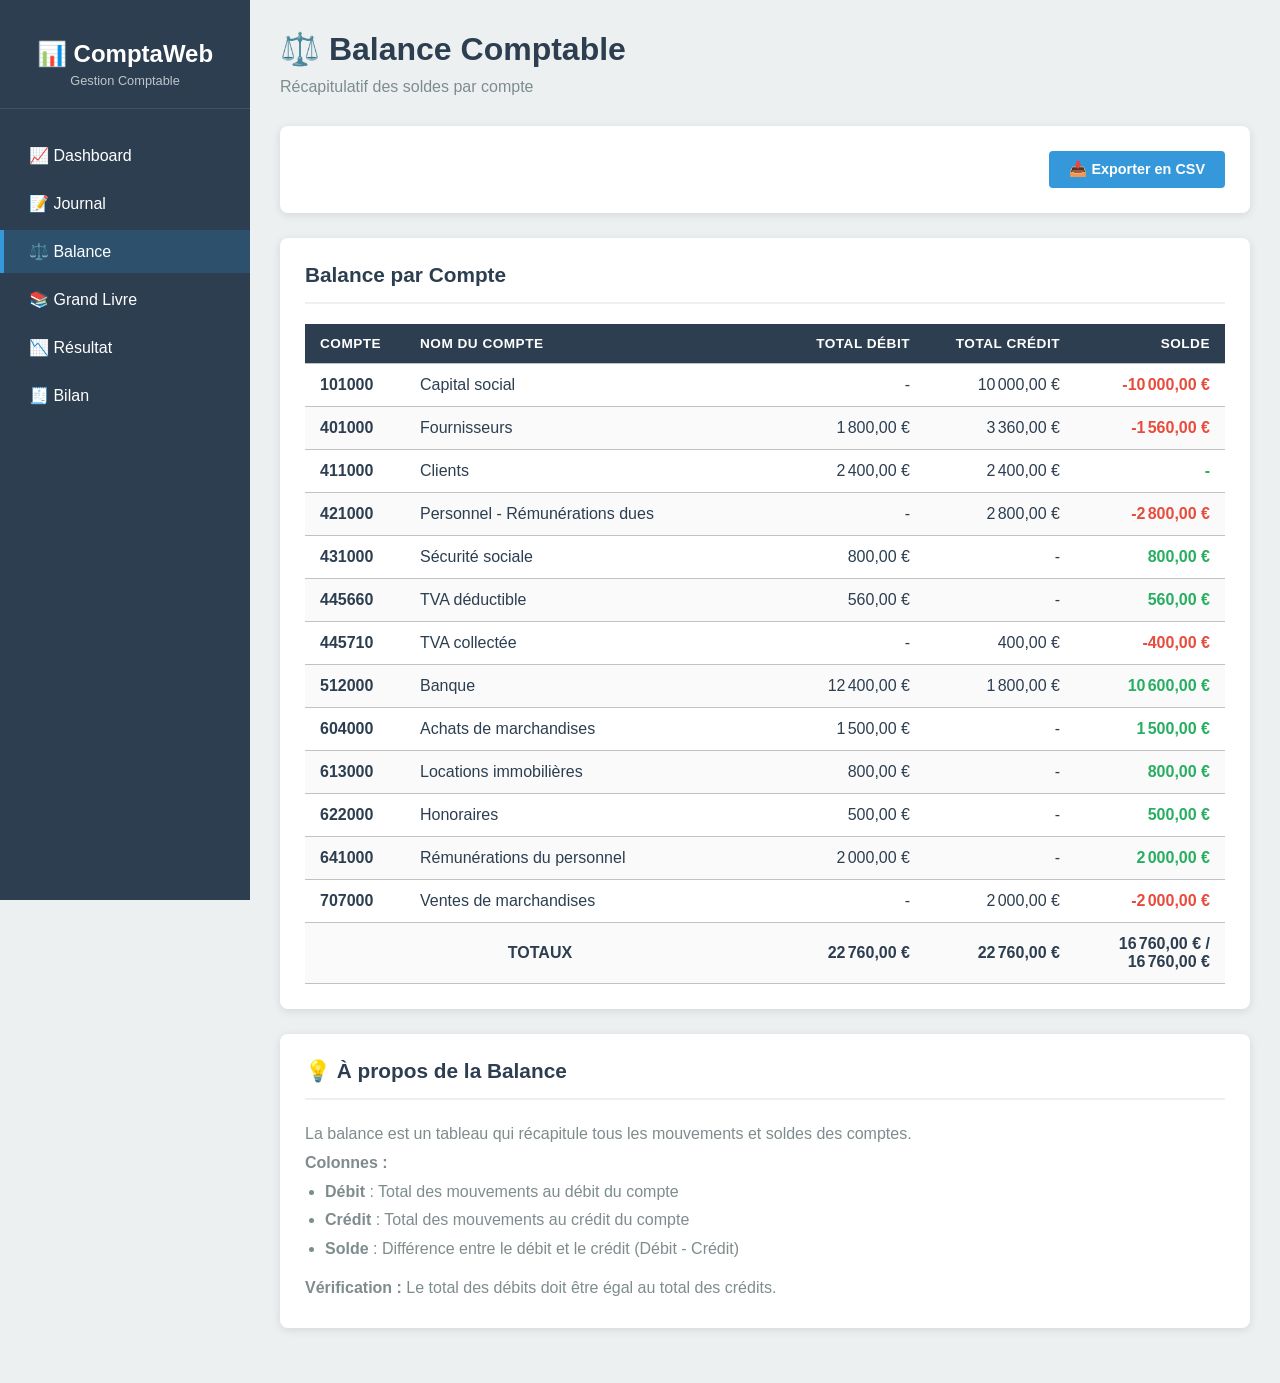
==== balance.html @ bfb04b90 "Title: Complete accounting application with journal, ledger, and financial statements Key features i" ====
<!DOCTYPE html>
<html lang="fr">
<head>
  <meta charset="UTF-8">
  <meta name="viewport" content="width=device-width, initial-scale=1.0">
  <title>Balance - ComptaWeb</title>
  <link rel="stylesheet" href="css/style.css">
</head>
<body>
  <!-- Sidebar de navigation -->
  <div id="sidebar-container"></div>
  
  <!-- Contenu principal -->
  <div class="main-content">
    <div class="page-header">
      <h2>⚖️ Balance Comptable</h2>
      <p>Récapitulatif des soldes par compte</p>
    </div>
    
    <!-- Actions -->
    <div class="card">
      <div class="flex-row" style="justify-content: flex-end;">
        <button id="btn-export-csv" class="btn btn-primary">
          📥 Exporter en CSV
        </button>
      </div>
    </div>
    
    <!-- Tableau de la balance -->
    <div class="card">
      <div class="card-header">
        <h3 class="card-title">Balance par Compte</h3>
      </div>
      
      <div class="table-container">
        <table>
          <thead>
            <tr>
              <th style="width: 100px;">Compte</th>
              <th>Nom du Compte</th>
              <th class="text-right" style="width: 150px;">Total Débit</th>
              <th class="text-right" style="width: 150px;">Total Crédit</th>
              <th class="text-right" style="width: 150px;">Solde</th>
            </tr>
          </thead>
          <tbody id="balance-table-body">
            <!-- Rempli dynamiquement par balance.js -->
          </tbody>
        </table>
      </div>
    </div>
    
    <!-- Instructions -->
    <div class="card">
      <div class="card-header">
        <h3 class="card-title">💡 À propos de la Balance</h3>
      </div>
      <div style="color: #7f8c8d; line-height: 1.8;">
        <p>La balance est un tableau qui récapitule tous les mouvements et soldes des comptes.</p>
        <p><strong>Colonnes :</strong></p>
        <ul style="margin-left: 20px;">
          <li><strong>Débit</strong> : Total des mouvements au débit du compte</li>
          <li><strong>Crédit</strong> : Total des mouvements au crédit du compte</li>
          <li><strong>Solde</strong> : Différence entre le débit et le crédit (Débit - Crédit)</li>
        </ul>
        <p style="margin-top: 10px;"><strong>Vérification :</strong> Le total des débits doit être égal au total des crédits.</p>
      </div>
    </div>
  </div>
  
  <!-- Scripts -->
  <script src="js/storage.js"></script>
  <script src="js/utils.js"></script>
  <script src="js/app.js"></script>
  <script src="js/balance.js"></script>
</body>
</html>
---- css/style.css ----
/* ============================================
   STYLE.CSS - Styles globaux de l'application
   ============================================ */

:root {
  --primary-color: #2c3e50;
  --secondary-color: #3498db;
  --success-color: #27ae60;
  --danger-color: #e74c3c;
  --warning-color: #f39c12;
  --light-bg: #ecf0f1;
  --dark-text: #2c3e50;
  --light-text: #ffffff;
  --border-color: #bdc3c7;
  --sidebar-width: 250px;
}

* {
  margin: 0;
  padding: 0;
  box-sizing: border-box;
}

body {
  font-family: 'Segoe UI', Tahoma, Geneva, Verdana, sans-serif;
  background-color: var(--light-bg);
  color: var(--dark-text);
  display: flex;
  min-height: 100vh;
}

/* ===========================
   SIDEBAR DE NAVIGATION
   =========================== */

.sidebar {
  width: var(--sidebar-width);
  background-color: var(--primary-color);
  color: var(--light-text);
  position: fixed;
  height: 100vh;
  overflow-y: auto;
  padding: 20px 0;
}

.sidebar-header {
  text-align: center;
  padding: 20px;
  border-bottom: 1px solid rgba(255, 255, 255, 0.1);
}

.sidebar-header h1 {
  font-size: 1.5rem;
  margin-bottom: 5px;
}

.sidebar-header p {
  font-size: 0.8rem;
  opacity: 0.7;
}

.nav-menu {
  list-style: none;
  padding: 20px 0;
}

.nav-item {
  margin: 5px 0;
}

.nav-link {
  display: block;
  padding: 12px 25px;
  color: var(--light-text);
  text-decoration: none;
  transition: all 0.3s ease;
  border-left: 4px solid transparent;
}

.nav-link:hover {
  background-color: rgba(255, 255, 255, 0.1);
  border-left-color: var(--secondary-color);
}

.nav-link.active {
  background-color: rgba(52, 152, 219, 0.2);
  border-left-color: var(--secondary-color);
}

.nav-link i {
  margin-right: 10px;
  width: 20px;
  text-align: center;
}

/* ===========================
   CONTENU PRINCIPAL
   =========================== */

.main-content {
  margin-left: var(--sidebar-width);
  flex: 1;
  padding: 30px;
}

.page-header {
  margin-bottom: 30px;
}

.page-header h2 {
  font-size: 2rem;
  color: var(--primary-color);
  margin-bottom: 10px;
}

.page-header p {
  color: #7f8c8d;
}

/* ===========================
   CARTES & TABLEAUX
   =========================== */

.card {
  background: white;
  border-radius: 8px;
  box-shadow: 0 2px 10px rgba(0, 0, 0, 0.1);
  padding: 25px;
  margin-bottom: 25px;
}

.card-header {
  display: flex;
  justify-content: space-between;
  align-items: center;
  margin-bottom: 20px;
  padding-bottom: 15px;
  border-bottom: 2px solid var(--light-bg);
}

.card-title {
  font-size: 1.3rem;
  color: var(--primary-color);
}

/* ===========================
   TABLEAUX
   =========================== */

.table-container {
  overflow-x: auto;
}

table {
  width: 100%;
  border-collapse: collapse;
  background: white;
}

thead {
  background-color: var(--primary-color);
  color: white;
}

th, td {
  padding: 12px 15px;
  text-align: left;
  border-bottom: 1px solid var(--border-color);
}

th {
  font-weight: 600;
  text-transform: uppercase;
  font-size: 0.85rem;
  letter-spacing: 0.5px;
}

tbody tr:hover {
  background-color: rgba(52, 152, 219, 0.05);
}

tbody tr:nth-child(even) {
  background-color: rgba(0, 0, 0, 0.02);
}

/* ===========================
   FORMULAIRES & INPUTS
   =========================== */

.form-group {
  margin-bottom: 15px;
}

.form-label {
  display: block;
  margin-bottom: 5px;
  font-weight: 600;
  color: var(--primary-color);
}

.form-control {
  width: 100%;
  padding: 10px 15px;
  border: 1px solid var(--border-color);
  border-radius: 4px;
  font-size: 1rem;
  transition: border-color 0.3s ease;
}

.form-control:focus {
  outline: none;
  border-color: var(--secondary-color);
}

/* ===========================
   BOUTONS
   =========================== */

.btn {
  padding: 10px 20px;
  border: none;
  border-radius: 4px;
  cursor: pointer;
  font-size: 0.9rem;
  font-weight: 600;
  transition: all 0.3s ease;
  display: inline-flex;
  align-items: center;
  gap: 8px;
}

.btn-primary {
  background-color: var(--secondary-color);
  color: white;
}

.btn-primary:hover {
  background-color: #2980b9;
}

.btn-success {
  background-color: var(--success-color);
  color: white;
}

.btn-success:hover {
  background-color: #229954;
}

.btn-danger {
  background-color: var(--danger-color);
  color: white;
}

.btn-danger:hover {
  background-color: #c0392b;
}

.btn-warning {
  background-color: var(--warning-color);
  color: white;
}

.btn-warning:hover {
  background-color: #d68910;
}

.btn-sm {
  padding: 5px 10px;
  font-size: 0.8rem;
}

.btn-group {
  display: flex;
  gap: 10px;
  flex-wrap: wrap;
}

/* ===========================
   COULEURS SPÉCIFIQUES
   =========================== */

.text-success {
  color: var(--success-color);
}

.text-danger {
  color: var(--danger-color);
}

.text-warning {
  color: var(--warning-color);
}

.bg-success {
  background-color: var(--success-color);
  color: white;
}

.bg-danger {
  background-color: var(--danger-color);
  color: white;
}

/* ===========================
   UTILITAIRES
   =========================== */

.text-right {
  text-align: right;
}

.text-center {
  text-align: center;
}

.mt-20 {
  margin-top: 20px;
}

.mb-20 {
  margin-bottom: 20px;
}

.flex-row {
  display: flex;
  gap: 15px;
  align-items: center;
  flex-wrap: wrap;
}

/* ===========================
   DASHBOARD
   =========================== */

.dashboard-grid {
  display: grid;
  grid-template-columns: repeat(auto-fit, minmax(250px, 1fr));
  gap: 20px;
  margin-bottom: 30px;
}

.stat-card {
  background: white;
  border-radius: 8px;
  padding: 25px;
  box-shadow: 0 2px 10px rgba(0, 0, 0, 0.1);
  border-left: 4px solid var(--secondary-color);
}

.stat-card.success {
  border-left-color: var(--success-color);
}

.stat-card.danger {
  border-left-color: var(--danger-color);
}

.stat-card.warning {
  border-left-color: var(--warning-color);
}

.stat-value {
  font-size: 2rem;
  font-weight: bold;
  color: var(--primary-color);
  margin: 10px 0;
}

.stat-label {
  color: #7f8c8d;
  font-size: 0.9rem;
  text-transform: uppercase;
}

/* ===========================
   ALERTES & NOTIFICATIONS
   =========================== */

.alert {
  padding: 15px 20px;
  border-radius: 4px;
  margin-bottom: 20px;
}

.alert-success {
  background-color: rgba(39, 174, 96, 0.1);
  border-left: 4px solid var(--success-color);
  color: var(--success-color);
}

.alert-danger {
  background-color: rgba(231, 76, 60, 0.1);
  border-left: 4px solid var(--danger-color);
  color: var(--danger-color);
}

.alert-warning {
  background-color: rgba(243, 156, 18, 0.1);
  border-left: 4px solid var(--warning-color);
  color: var(--warning-color);
}

/* ===========================
   MODAL
   =========================== */

.modal {
  display: none;
  position: fixed;
  top: 0;
  left: 0;
  width: 100%;
  height: 100%;
  background-color: rgba(0, 0, 0, 0.5);
  z-index: 1000;
  justify-content: center;
  align-items: center;
}

.modal.active {
  display: flex;
}

.modal-content {
  background: white;
  border-radius: 8px;
  padding: 30px;
  max-width: 500px;
  width: 90%;
  max-height: 90vh;
  overflow-y: auto;
}

.modal-header {
  margin-bottom: 20px;
}

.modal-header h3 {
  color: var(--primary-color);
}

.modal-footer {
  margin-top: 20px;
  display: flex;
  justify-content: flex-end;
  gap: 10px;
}

/* ===========================
   RESPONSIVE
   =========================== */

@media (max-width: 768px) {
  .sidebar {
    width: 100%;
    height: auto;
    position: relative;
  }

  .main-content {
    margin-left: 0;
  }

  body {
    flex-direction: column;
  }

  .dashboard-grid {
    grid-template-columns: 1fr;
  }
}

/* ===========================
   CELLULES ÉDITABLES
   =========================== */

.editable-cell {
  cursor: pointer;
  padding: 8px;
  border: 1px solid transparent;
  border-radius: 3px;
  transition: all 0.2s ease;
}

.editable-cell:hover {
  border-color: var(--secondary-color);
  background-color: rgba(52, 152, 219, 0.05);
}

.editable-cell input {
  width: 100%;
  border: none;
  padding: 5px;
  font-size: inherit;
  font-family: inherit;
}

.editable-cell input:focus {
  outline: none;
  background-color: rgba(52, 152, 219, 0.1);
}

/* ===========================
   TOTAUX & SOUS-TOTAUX
   =========================== */

.total-row {
  font-weight: bold;
  background-color: rgba(44, 62, 80, 0.05);
}

.balance-positive {
  color: var(--success-color);
  font-weight: bold;
}

.balance-negative {
  color: var(--danger-color);
  font-weight: bold;
}

/* ===========================
   GRAPHIQUES
   =========================== */

.chart-container {
  position: relative;
  height: 300px;
  margin: 20px 0;
}

canvas {
  max-width: 100%;
}
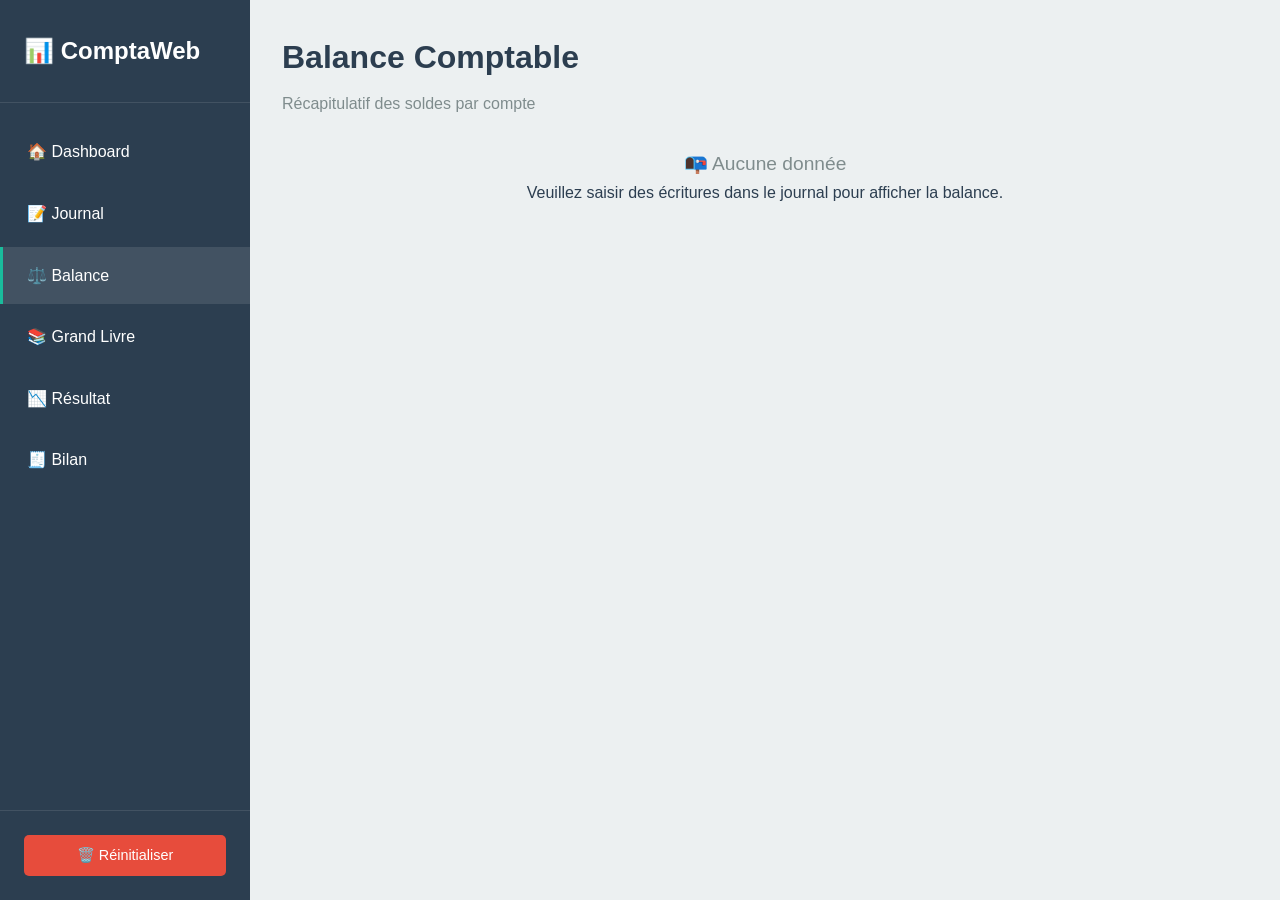
==== commit 74e97e1d: "update branch" ====
--- a/balance.html
+++ b/balance.html
@@ -1,77 +1,69 @@
 <!DOCTYPE html>
 <html lang="fr">
 <head>
-  <meta charset="UTF-8">
-  <meta name="viewport" content="width=device-width, initial-scale=1.0">
-  <title>Balance - ComptaWeb</title>
-  <link rel="stylesheet" href="css/style.css">
+    <meta charset="UTF-8">
+    <meta name="viewport" content="width=device-width, initial-scale=1.0">
+    <title>ComptaWeb - Balance Comptable</title>
+    <link rel="stylesheet" href="css/style.css">
 </head>
 <body>
-  <!-- Sidebar de navigation -->
-  <div id="sidebar-container"></div>
-  
-  <!-- Contenu principal -->
-  <div class="main-content">
-    <div class="page-header">
-      <h2>⚖️ Balance Comptable</h2>
-      <p>Récapitulatif des soldes par compte</p>
+    <div class="app-container">
+        <!-- Sidebar Navigation -->
+        <nav class="sidebar">
+            <div class="logo">
+                <h2>📊 ComptaWeb</h2>
+            </div>
+            <ul class="nav-links">
+                <li><a href="index.html">🏠 Dashboard</a></li>
+                <li><a href="journal.html">📝 Journal</a></li>
+                <li><a href="balance.html" class="active">⚖️ Balance</a></li>
+                <li><a href="grand-livre.html">📚 Grand Livre</a></li>
+                <li><a href="resultat.html">📉 Résultat</a></li>
+                <li><a href="bilan.html">🧾 Bilan</a></li>
+            </ul>
+            <div class="sidebar-footer">
+                <button id="resetBtn" class="btn-reset">🗑️ Réinitialiser</button>
+            </div>
+        </nav>
+
+        <!-- Main Content -->
+        <main class="main-content">
+            <header>
+                <h1>Balance Comptable</h1>
+                <p>Récapitulatif des soldes par compte</p>
+            </header>
+
+            <div class="table-container">
+                <table id="balance-table">
+                    <thead>
+                        <tr>
+                            <th>Compte</th>
+                            <th>Libellé</th>
+                            <th class="text-right">Total Débit</th>
+                            <th class="text-right">Total Crédit</th>
+                            <th class="text-right">Solde Débiteur</th>
+                            <th class="text-right">Solde Créditeur</th>
+                        </tr>
+                    </thead>
+                    <tbody id="balance-tbody">
+                        <!-- Rempli par JS -->
+                    </tbody>
+                    <tfoot id="balance-tfoot">
+                        <!-- Totaux calculés par JS -->
+                    </tfoot>
+                </table>
+            </div>
+
+            <div id="empty-message" class="text-center mt-3 hidden">
+                <p style="font-size: 1.2rem; color: #7f8c8d;">📭 Aucune donnée</p>
+                <p>Veuillez saisir des écritures dans le journal pour afficher la balance.</p>
+            </div>
+        </main>
     </div>
-    
-    <!-- Actions -->
-    <div class="card">
-      <div class="flex-row" style="justify-content: flex-end;">
-        <button id="btn-export-csv" class="btn btn-primary">
-          📥 Exporter en CSV
-        </button>
-      </div>
-    </div>
-    
-    <!-- Tableau de la balance -->
-    <div class="card">
-      <div class="card-header">
-        <h3 class="card-title">Balance par Compte</h3>
-      </div>
-      
-      <div class="table-container">
-        <table>
-          <thead>
-            <tr>
-              <th style="width: 100px;">Compte</th>
-              <th>Nom du Compte</th>
-              <th class="text-right" style="width: 150px;">Total Débit</th>
-              <th class="text-right" style="width: 150px;">Total Crédit</th>
-              <th class="text-right" style="width: 150px;">Solde</th>
-            </tr>
-          </thead>
-          <tbody id="balance-table-body">
-            <!-- Rempli dynamiquement par balance.js -->
-          </tbody>
-        </table>
-      </div>
-    </div>
-    
-    <!-- Instructions -->
-    <div class="card">
-      <div class="card-header">
-        <h3 class="card-title">💡 À propos de la Balance</h3>
-      </div>
-      <div style="color: #7f8c8d; line-height: 1.8;">
-        <p>La balance est un tableau qui récapitule tous les mouvements et soldes des comptes.</p>
-        <p><strong>Colonnes :</strong></p>
-        <ul style="margin-left: 20px;">
-          <li><strong>Débit</strong> : Total des mouvements au débit du compte</li>
-          <li><strong>Crédit</strong> : Total des mouvements au crédit du compte</li>
-          <li><strong>Solde</strong> : Différence entre le débit et le crédit (Débit - Crédit)</li>
-        </ul>
-        <p style="margin-top: 10px;"><strong>Vérification :</strong> Le total des débits doit être égal au total des crédits.</p>
-      </div>
-    </div>
-  </div>
-  
-  <!-- Scripts -->
-  <script src="js/storage.js"></script>
-  <script src="js/utils.js"></script>
-  <script src="js/app.js"></script>
-  <script src="js/balance.js"></script>
+
+    <script src="js/storage.js"></script>
+    <script src="js/utils.js"></script>
+    <script src="js/app.js"></script>
+    <script src="js/balance.js"></script>
 </body>
 </html>
--- a/css/style.css
+++ b/css/style.css
@@ -1,535 +1,545 @@
 /* ============================================
-   STYLE.CSS - Styles globaux de l'application
+   COMPTAWEB - FEUILLE DE STYLE PRINCIPALE
    ============================================ */
 
 :root {
-  --primary-color: #2c3e50;
-  --secondary-color: #3498db;
-  --success-color: #27ae60;
-  --danger-color: #e74c3c;
-  --warning-color: #f39c12;
-  --light-bg: #ecf0f1;
-  --dark-text: #2c3e50;
-  --light-text: #ffffff;
-  --border-color: #bdc3c7;
-  --sidebar-width: 250px;
+    --primary-color: #2c3e50;
+    --secondary-color: #3498db;
+    --accent-color: #1abc9c;
+    --danger-color: #e74c3c;
+    --warning-color: #f39c12;
+    --success-color: #27ae60;
+    --light-bg: #ecf0f1;
+    --white: #ffffff;
+    --text-dark: #2c3e50;
+    --text-light: #7f8c8d;
+    --border-color: #bdc3c7;
+    --sidebar-width: 250px;
 }
 
 * {
-  margin: 0;
-  padding: 0;
-  box-sizing: border-box;
+    margin: 0;
+    padding: 0;
+    box-sizing: border-box;
 }
 
 body {
-  font-family: 'Segoe UI', Tahoma, Geneva, Verdana, sans-serif;
-  background-color: var(--light-bg);
-  color: var(--dark-text);
-  display: flex;
-  min-height: 100vh;
-}
-
-/* ===========================
-   SIDEBAR DE NAVIGATION
-   =========================== */
+    font-family: 'Segoe UI', Tahoma, Geneva, Verdana, sans-serif;
+    background-color: var(--light-bg);
+    color: var(--text-dark);
+    line-height: 1.6;
+}
+
+/* ============================================
+   LAYOUT PRINCIPAL
+   ============================================ */
+
+.app-container {
+    display: flex;
+    min-height: 100vh;
+}
+
+/* ============================================
+   SIDEBAR
+   ============================================ */
 
 .sidebar {
-  width: var(--sidebar-width);
-  background-color: var(--primary-color);
-  color: var(--light-text);
-  position: fixed;
-  height: 100vh;
-  overflow-y: auto;
-  padding: 20px 0;
-}
-
-.sidebar-header {
-  text-align: center;
-  padding: 20px;
-  border-bottom: 1px solid rgba(255, 255, 255, 0.1);
-}
-
-.sidebar-header h1 {
-  font-size: 1.5rem;
-  margin-bottom: 5px;
-}
-
-.sidebar-header p {
-  font-size: 0.8rem;
-  opacity: 0.7;
-}
-
-.nav-menu {
-  list-style: none;
-  padding: 20px 0;
-}
-
-.nav-item {
-  margin: 5px 0;
-}
-
-.nav-link {
-  display: block;
-  padding: 12px 25px;
-  color: var(--light-text);
-  text-decoration: none;
-  transition: all 0.3s ease;
-  border-left: 4px solid transparent;
-}
-
-.nav-link:hover {
-  background-color: rgba(255, 255, 255, 0.1);
-  border-left-color: var(--secondary-color);
-}
-
-.nav-link.active {
-  background-color: rgba(52, 152, 219, 0.2);
-  border-left-color: var(--secondary-color);
-}
-
-.nav-link i {
-  margin-right: 10px;
-  width: 20px;
-  text-align: center;
-}
-
-/* ===========================
+    width: var(--sidebar-width);
+    background-color: var(--primary-color);
+    color: var(--white);
+    position: fixed;
+    height: 100vh;
+    overflow-y: auto;
+    display: flex;
+    flex-direction: column;
+    z-index: 1000;
+}
+
+.logo {
+    padding: 2rem 1.5rem;
+    border-bottom: 1px solid rgba(255, 255, 255, 0.1);
+}
+
+.logo h2 {
+    font-size: 1.5rem;
+    font-weight: 600;
+}
+
+.nav-links {
+    list-style: none;
+    flex: 1;
+    padding: 1rem 0;
+}
+
+.nav-links li {
+    margin: 0.25rem 0;
+}
+
+.nav-links a {
+    display: block;
+    padding: 1rem 1.5rem;
+    color: var(--white);
+    text-decoration: none;
+    transition: all 0.3s ease;
+    border-left: 3px solid transparent;
+}
+
+.nav-links a:hover,
+.nav-links a.active {
+    background-color: rgba(255, 255, 255, 0.1);
+    border-left-color: var(--accent-color);
+}
+
+.sidebar-footer {
+    padding: 1.5rem;
+    border-top: 1px solid rgba(255, 255, 255, 0.1);
+}
+
+.btn-reset {
+    width: 100%;
+    padding: 0.75rem;
+    background-color: var(--danger-color);
+    color: var(--white);
+    border: none;
+    border-radius: 5px;
+    cursor: pointer;
+    font-size: 0.9rem;
+    transition: background-color 0.3s ease;
+}
+
+.btn-reset:hover {
+    background-color: #c0392b;
+}
+
+.btn-reset.reset-warning {
+    background-color: var(--warning-color);
+    animation: pulse 0.5s ease-in-out;
+}
+
+@keyframes pulse {
+    0%, 100% { transform: scale(1); }
+    50% { transform: scale(1.05); }
+}
+
+/* ============================================
    CONTENU PRINCIPAL
-   =========================== */
+   ============================================ */
 
 .main-content {
-  margin-left: var(--sidebar-width);
-  flex: 1;
-  padding: 30px;
-}
-
-.page-header {
-  margin-bottom: 30px;
-}
-
-.page-header h2 {
-  font-size: 2rem;
-  color: var(--primary-color);
-  margin-bottom: 10px;
-}
-
-.page-header p {
-  color: #7f8c8d;
-}
-
-/* ===========================
-   CARTES & TABLEAUX
-   =========================== */
+    flex: 1;
+    margin-left: var(--sidebar-width);
+    padding: 2rem;
+}
+
+header {
+    margin-bottom: 2rem;
+}
+
+header h1 {
+    font-size: 2rem;
+    color: var(--primary-color);
+    margin-bottom: 0.5rem;
+}
+
+header p {
+    color: var(--text-light);
+}
+
+/* ============================================
+   CARTES DASHBOARD
+   ============================================ */
+
+.dashboard-cards {
+    display: grid;
+    grid-template-columns: repeat(auto-fit, minmax(250px, 1fr));
+    gap: 1.5rem;
+    margin-bottom: 2rem;
+}
 
 .card {
-  background: white;
-  border-radius: 8px;
-  box-shadow: 0 2px 10px rgba(0, 0, 0, 0.1);
-  padding: 25px;
-  margin-bottom: 25px;
-}
-
-.card-header {
-  display: flex;
-  justify-content: space-between;
-  align-items: center;
-  margin-bottom: 20px;
-  padding-bottom: 15px;
-  border-bottom: 2px solid var(--light-bg);
-}
-
-.card-title {
-  font-size: 1.3rem;
-  color: var(--primary-color);
-}
-
-/* ===========================
+    background: var(--white);
+    padding: 1.5rem;
+    border-radius: 10px;
+    box-shadow: 0 2px 10px rgba(0, 0, 0, 0.1);
+    transition: transform 0.3s ease;
+}
+
+.card:hover {
+    transform: translateY(-5px);
+}
+
+.card h3 {
+    font-size: 0.9rem;
+    color: var(--text-light);
+    margin-bottom: 0.5rem;
+    text-transform: uppercase;
+    letter-spacing: 0.5px;
+}
+
+.card .amount {
+    font-size: 1.8rem;
+    font-weight: 700;
+    color: var(--primary-color);
+}
+
+.card .amount.positive {
+    color: var(--success-color);
+}
+
+.card .amount.negative {
+    color: var(--danger-color);
+}
+
+/* ============================================
    TABLEAUX
-   =========================== */
+   ============================================ */
 
 .table-container {
-  overflow-x: auto;
+    background: var(--white);
+    border-radius: 10px;
+    box-shadow: 0 2px 10px rgba(0, 0, 0, 0.1);
+    overflow: hidden;
+    margin-bottom: 2rem;
 }
 
 table {
-  width: 100%;
-  border-collapse: collapse;
-  background: white;
+    width: 100%;
+    border-collapse: collapse;
 }
 
 thead {
-  background-color: var(--primary-color);
-  color: white;
+    background-color: var(--primary-color);
+    color: var(--white);
 }
 
 th, td {
-  padding: 12px 15px;
-  text-align: left;
-  border-bottom: 1px solid var(--border-color);
+    padding: 1rem;
+    text-align: left;
+    border-bottom: 1px solid var(--light-bg);
 }
 
 th {
-  font-weight: 600;
-  text-transform: uppercase;
-  font-size: 0.85rem;
-  letter-spacing: 0.5px;
+    font-weight: 600;
+    text-transform: uppercase;
+    font-size: 0.85rem;
+    letter-spacing: 0.5px;
 }
 
 tbody tr:hover {
-  background-color: rgba(52, 152, 219, 0.05);
-}
-
-tbody tr:nth-child(even) {
-  background-color: rgba(0, 0, 0, 0.02);
-}
-
-/* ===========================
-   FORMULAIRES & INPUTS
-   =========================== */
+    background-color: rgba(52, 152, 219, 0.05);
+}
+
+tbody tr:last-child td {
+    border-bottom: none;
+}
+
+.amount-cell {
+    font-family: 'Courier New', monospace;
+    text-align: right;
+}
+
+.positive {
+    color: var(--success-color);
+}
+
+.negative {
+    color: var(--danger-color);
+}
+
+/* ============================================
+   BOUTONS
+   ============================================ */
+
+.btn {
+    padding: 0.75rem 1.5rem;
+    border: none;
+    border-radius: 5px;
+    cursor: pointer;
+    font-size: 0.9rem;
+    transition: all 0.3s ease;
+    display: inline-flex;
+    align-items: center;
+    gap: 0.5rem;
+}
+
+.btn-primary {
+    background-color: var(--secondary-color);
+    color: var(--white);
+}
+
+.btn-primary:hover {
+    background-color: #2980b9;
+}
+
+.btn-success {
+    background-color: var(--success-color);
+    color: var(--white);
+}
+
+.btn-success:hover {
+    background-color: #219a52;
+}
+
+.btn-danger {
+    background-color: var(--danger-color);
+    color: var(--white);
+}
+
+.btn-danger:hover {
+    background-color: #c0392b;
+}
+
+.btn-warning {
+    background-color: var(--warning-color);
+    color: var(--white);
+}
+
+.btn-warning:hover {
+    background-color: #e67e22;
+}
+
+.btn-small {
+    padding: 0.5rem 1rem;
+    font-size: 0.85rem;
+}
+
+/* ============================================
+   FORMULAIRES
+   ============================================ */
 
 .form-group {
-  margin-bottom: 15px;
-}
-
-.form-label {
-  display: block;
-  margin-bottom: 5px;
-  font-weight: 600;
-  color: var(--primary-color);
+    margin-bottom: 1rem;
+}
+
+.form-group label {
+    display: block;
+    margin-bottom: 0.5rem;
+    font-weight: 600;
+    color: var(--text-dark);
 }
 
 .form-control {
-  width: 100%;
-  padding: 10px 15px;
-  border: 1px solid var(--border-color);
-  border-radius: 4px;
-  font-size: 1rem;
-  transition: border-color 0.3s ease;
+    width: 100%;
+    padding: 0.75rem;
+    border: 1px solid var(--border-color);
+    border-radius: 5px;
+    font-size: 1rem;
+    transition: border-color 0.3s ease;
 }
 
 .form-control:focus {
-  outline: none;
-  border-color: var(--secondary-color);
-}
-
-/* ===========================
-   BOUTONS
-   =========================== */
-
-.btn {
-  padding: 10px 20px;
-  border: none;
-  border-radius: 4px;
-  cursor: pointer;
-  font-size: 0.9rem;
-  font-weight: 600;
-  transition: all 0.3s ease;
-  display: inline-flex;
-  align-items: center;
-  gap: 8px;
-}
-
-.btn-primary {
-  background-color: var(--secondary-color);
-  color: white;
-}
-
-.btn-primary:hover {
-  background-color: #2980b9;
-}
-
-.btn-success {
-  background-color: var(--success-color);
-  color: white;
-}
-
-.btn-success:hover {
-  background-color: #229954;
-}
-
-.btn-danger {
-  background-color: var(--danger-color);
-  color: white;
-}
-
-.btn-danger:hover {
-  background-color: #c0392b;
-}
-
-.btn-warning {
-  background-color: var(--warning-color);
-  color: white;
-}
-
-.btn-warning:hover {
-  background-color: #d68910;
-}
-
-.btn-sm {
-  padding: 5px 10px;
-  font-size: 0.8rem;
-}
-
-.btn-group {
-  display: flex;
-  gap: 10px;
-  flex-wrap: wrap;
-}
-
-/* ===========================
-   COULEURS SPÉCIFIQUES
-   =========================== */
-
-.text-success {
-  color: var(--success-color);
-}
-
-.text-danger {
-  color: var(--danger-color);
-}
-
-.text-warning {
-  color: var(--warning-color);
-}
-
-.bg-success {
-  background-color: var(--success-color);
-  color: white;
-}
-
-.bg-danger {
-  background-color: var(--danger-color);
-  color: white;
-}
-
-/* ===========================
+    outline: none;
+    border-color: var(--secondary-color);
+}
+
+/* ============================================
+   SECTION JOURNAL
+   ============================================ */
+
+.journal-actions {
+    display: flex;
+    gap: 1rem;
+    margin-bottom: 1.5rem;
+    flex-wrap: wrap;
+}
+
+.journal-filters {
+    display: flex;
+    gap: 1rem;
+    margin-bottom: 1.5rem;
+    flex-wrap: wrap;
+    background: var(--white);
+    padding: 1rem;
+    border-radius: 10px;
+    box-shadow: 0 2px 10px rgba(0, 0, 0, 0.1);
+}
+
+.journal-table-container {
+    overflow-x: auto;
+}
+
+.editable-cell {
+    cursor: pointer;
+    transition: background-color 0.2s ease;
+}
+
+.editable-cell:hover {
+    background-color: rgba(52, 152, 219, 0.1);
+}
+
+.editable-cell input {
+    width: 100%;
+    padding: 0.5rem;
+    border: 1px solid var(--secondary-color);
+    border-radius: 3px;
+    font-size: 0.9rem;
+}
+
+/* ============================================
+   GRAND LIVRE & BALANCE
+   ============================================ */
+
+.account-section {
+    margin-bottom: 2rem;
+}
+
+.account-header {
+    background-color: var(--primary-color);
+    color: var(--white);
+    padding: 1rem;
+    border-radius: 5px;
+    margin-bottom: 1rem;
+}
+
+.account-header h3 {
+    font-size: 1.1rem;
+}
+
+.balance-row {
+    font-weight: 600;
+    background-color: rgba(52, 152, 219, 0.1);
+}
+
+/* ============================================
+   BILAN & RESULTAT
+   ============================================ */
+
+.bilan-section {
+    display: grid;
+    grid-template-columns: 1fr 1fr;
+    gap: 2rem;
+    margin-bottom: 2rem;
+}
+
+@media (max-width: 968px) {
+    .bilan-section {
+        grid-template-columns: 1fr;
+    }
+}
+
+.bilan-column {
+    background: var(--white);
+    border-radius: 10px;
+    box-shadow: 0 2px 10px rgba(0, 0, 0, 0.1);
+    overflow: hidden;
+}
+
+.bilan-column h3 {
+    background-color: var(--primary-color);
+    color: var(--white);
+    padding: 1rem;
+    text-align: center;
+}
+
+.total-row {
+    font-weight: 700;
+    background-color: var(--light-bg);
+    border-top: 2px solid var(--primary-color);
+}
+
+/* ============================================
+   GRAPHIQUES
+   ============================================ */
+
+.dashboard-chart {
+    background: var(--white);
+    padding: 1.5rem;
+    border-radius: 10px;
+    box-shadow: 0 2px 10px rgba(0, 0, 0, 0.1);
+    margin-bottom: 2rem;
+}
+
+.dashboard-chart h3 {
+    margin-bottom: 1rem;
+    color: var(--primary-color);
+}
+
+#chart-resultat {
+    width: 100%;
+    height: 300px;
+}
+
+/* ============================================
    UTILITAIRES
-   =========================== */
+   ============================================ */
+
+.text-center {
+    text-align: center;
+}
 
 .text-right {
-  text-align: right;
-}
-
-.text-center {
-  text-align: center;
-}
-
-.mt-20 {
-  margin-top: 20px;
-}
-
-.mb-20 {
-  margin-bottom: 20px;
-}
-
-.flex-row {
-  display: flex;
-  gap: 15px;
-  align-items: center;
-  flex-wrap: wrap;
-}
-
-/* ===========================
-   DASHBOARD
-   =========================== */
-
-.dashboard-grid {
-  display: grid;
-  grid-template-columns: repeat(auto-fit, minmax(250px, 1fr));
-  gap: 20px;
-  margin-bottom: 30px;
-}
-
-.stat-card {
-  background: white;
-  border-radius: 8px;
-  padding: 25px;
-  box-shadow: 0 2px 10px rgba(0, 0, 0, 0.1);
-  border-left: 4px solid var(--secondary-color);
-}
-
-.stat-card.success {
-  border-left-color: var(--success-color);
-}
-
-.stat-card.danger {
-  border-left-color: var(--danger-color);
-}
-
-.stat-card.warning {
-  border-left-color: var(--warning-color);
-}
-
-.stat-value {
-  font-size: 2rem;
-  font-weight: bold;
-  color: var(--primary-color);
-  margin: 10px 0;
-}
-
-.stat-label {
-  color: #7f8c8d;
-  font-size: 0.9rem;
-  text-transform: uppercase;
-}
-
-/* ===========================
-   ALERTES & NOTIFICATIONS
-   =========================== */
+    text-align: right;
+}
+
+.mt-1 { margin-top: 0.5rem; }
+.mt-2 { margin-top: 1rem; }
+.mt-3 { margin-top: 1.5rem; }
+
+.mb-1 { margin-bottom: 0.5rem; }
+.mb-2 { margin-bottom: 1rem; }
+.mb-3 { margin-bottom: 1.5rem; }
+
+.hidden {
+    display: none;
+}
+
+/* ============================================
+   ALERTES & MODALS
+   ============================================ */
 
 .alert {
-  padding: 15px 20px;
-  border-radius: 4px;
-  margin-bottom: 20px;
+    padding: 1rem;
+    border-radius: 5px;
+    margin-bottom: 1rem;
 }
 
 .alert-success {
-  background-color: rgba(39, 174, 96, 0.1);
-  border-left: 4px solid var(--success-color);
-  color: var(--success-color);
-}
-
-.alert-danger {
-  background-color: rgba(231, 76, 60, 0.1);
-  border-left: 4px solid var(--danger-color);
-  color: var(--danger-color);
+    background-color: rgba(39, 174, 96, 0.1);
+    border: 1px solid var(--success-color);
+    color: var(--success-color);
+}
+
+.alert-error {
+    background-color: rgba(231, 76, 60, 0.1);
+    border: 1px solid var(--danger-color);
+    color: var(--danger-color);
 }
 
 .alert-warning {
-  background-color: rgba(243, 156, 18, 0.1);
-  border-left: 4px solid var(--warning-color);
-  color: var(--warning-color);
-}
-
-/* ===========================
-   MODAL
-   =========================== */
-
-.modal {
-  display: none;
-  position: fixed;
-  top: 0;
-  left: 0;
-  width: 100%;
-  height: 100%;
-  background-color: rgba(0, 0, 0, 0.5);
-  z-index: 1000;
-  justify-content: center;
-  align-items: center;
-}
-
-.modal.active {
-  display: flex;
-}
-
-.modal-content {
-  background: white;
-  border-radius: 8px;
-  padding: 30px;
-  max-width: 500px;
-  width: 90%;
-  max-height: 90vh;
-  overflow-y: auto;
-}
-
-.modal-header {
-  margin-bottom: 20px;
-}
-
-.modal-header h3 {
-  color: var(--primary-color);
-}
-
-.modal-footer {
-  margin-top: 20px;
-  display: flex;
-  justify-content: flex-end;
-  gap: 10px;
-}
-
-/* ===========================
+    background-color: rgba(243, 156, 18, 0.1);
+    border: 1px solid var(--warning-color);
+    color: var(--warning-color);
+}
+
+/* ============================================
    RESPONSIVE
-   =========================== */
+   ============================================ */
 
 @media (max-width: 768px) {
-  .sidebar {
-    width: 100%;
-    height: auto;
-    position: relative;
-  }
-
-  .main-content {
-    margin-left: 0;
-  }
-
-  body {
-    flex-direction: column;
-  }
-
-  .dashboard-grid {
-    grid-template-columns: 1fr;
-  }
-}
-
-/* ===========================
-   CELLULES ÉDITABLES
-   =========================== */
-
-.editable-cell {
-  cursor: pointer;
-  padding: 8px;
-  border: 1px solid transparent;
-  border-radius: 3px;
-  transition: all 0.2s ease;
-}
-
-.editable-cell:hover {
-  border-color: var(--secondary-color);
-  background-color: rgba(52, 152, 219, 0.05);
-}
-
-.editable-cell input {
-  width: 100%;
-  border: none;
-  padding: 5px;
-  font-size: inherit;
-  font-family: inherit;
-}
-
-.editable-cell input:focus {
-  outline: none;
-  background-color: rgba(52, 152, 219, 0.1);
-}
-
-/* ===========================
-   TOTAUX & SOUS-TOTAUX
-   =========================== */
-
-.total-row {
-  font-weight: bold;
-  background-color: rgba(44, 62, 80, 0.05);
-}
-
-.balance-positive {
-  color: var(--success-color);
-  font-weight: bold;
-}
-
-.balance-negative {
-  color: var(--danger-color);
-  font-weight: bold;
-}
-
-/* ===========================
-   GRAPHIQUES
-   =========================== */
-
-.chart-container {
-  position: relative;
-  height: 300px;
-  margin: 20px 0;
-}
-
-canvas {
-  max-width: 100%;
-}
+    .sidebar {
+        width: 100%;
+        height: auto;
+        position: relative;
+    }
+
+    .main-content {
+        margin-left: 0;
+    }
+
+    .dashboard-cards {
+        grid-template-columns: 1fr;
+    }
+
+    .journal-actions,
+    .journal-filters {
+        flex-direction: column;
+    }
+
+    table {
+        font-size: 0.85rem;
+    }
+
+    th, td {
+        padding: 0.75rem 0.5rem;
+    }
+}
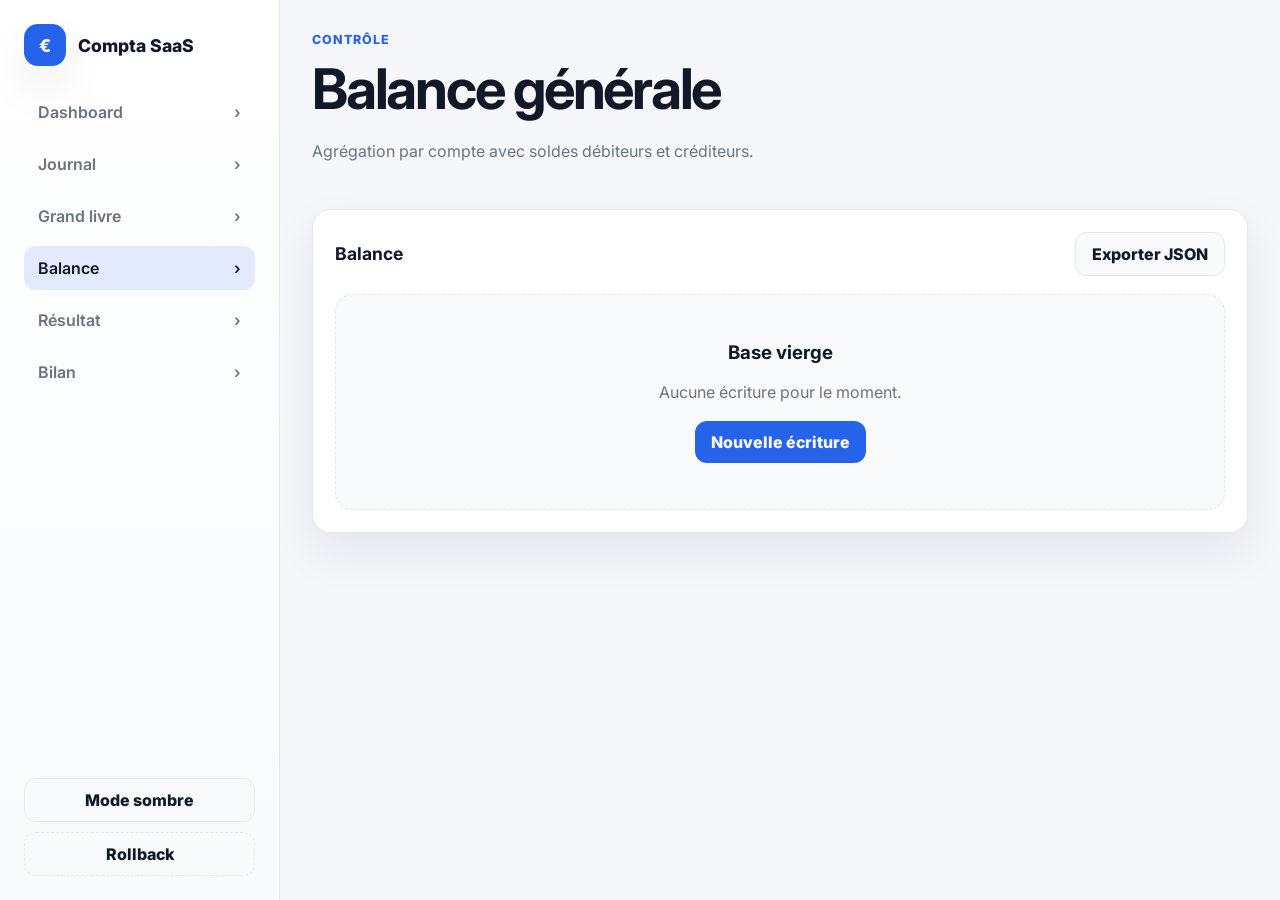
==== commit 82c5f0f7: "Build local accounting web app" ====
--- a/balance.html
+++ b/balance.html
@@ -1,69 +1,21 @@
 <!DOCTYPE html>
 <html lang="fr">
 <head>
-    <meta charset="UTF-8">
-    <meta name="viewport" content="width=device-width, initial-scale=1.0">
-    <title>ComptaWeb - Balance Comptable</title>
-    <link rel="stylesheet" href="css/style.css">
+  <meta charset="UTF-8" />
+  <meta name="viewport" content="width=device-width, initial-scale=1.0" />
+  <title>Compta SaaS — Balance</title>
+  <link rel="preconnect" href="https://fonts.googleapis.com">
+  <link rel="preconnect" href="https://fonts.gstatic.com" crossorigin>
+  <link href="https://fonts.googleapis.com/css2?family=Inter:wght@400;500;600;700;800&display=swap" rel="stylesheet">
+  <link rel="stylesheet" href="css/style.css" />
+  <script type="module" src="js/app.js"></script>
 </head>
-<body>
-    <div class="app-container">
-        <!-- Sidebar Navigation -->
-        <nav class="sidebar">
-            <div class="logo">
-                <h2>📊 ComptaWeb</h2>
-            </div>
-            <ul class="nav-links">
-                <li><a href="index.html">🏠 Dashboard</a></li>
-                <li><a href="journal.html">📝 Journal</a></li>
-                <li><a href="balance.html" class="active">⚖️ Balance</a></li>
-                <li><a href="grand-livre.html">📚 Grand Livre</a></li>
-                <li><a href="resultat.html">📉 Résultat</a></li>
-                <li><a href="bilan.html">🧾 Bilan</a></li>
-            </ul>
-            <div class="sidebar-footer">
-                <button id="resetBtn" class="btn-reset">🗑️ Réinitialiser</button>
-            </div>
-        </nav>
-
-        <!-- Main Content -->
-        <main class="main-content">
-            <header>
-                <h1>Balance Comptable</h1>
-                <p>Récapitulatif des soldes par compte</p>
-            </header>
-
-            <div class="table-container">
-                <table id="balance-table">
-                    <thead>
-                        <tr>
-                            <th>Compte</th>
-                            <th>Libellé</th>
-                            <th class="text-right">Total Débit</th>
-                            <th class="text-right">Total Crédit</th>
-                            <th class="text-right">Solde Débiteur</th>
-                            <th class="text-right">Solde Créditeur</th>
-                        </tr>
-                    </thead>
-                    <tbody id="balance-tbody">
-                        <!-- Rempli par JS -->
-                    </tbody>
-                    <tfoot id="balance-tfoot">
-                        <!-- Totaux calculés par JS -->
-                    </tfoot>
-                </table>
-            </div>
-
-            <div id="empty-message" class="text-center mt-3 hidden">
-                <p style="font-size: 1.2rem; color: #7f8c8d;">📭 Aucune donnée</p>
-                <p>Veuillez saisir des écritures dans le journal pour afficher la balance.</p>
-            </div>
-        </main>
-    </div>
-
-    <script src="js/storage.js"></script>
-    <script src="js/utils.js"></script>
-    <script src="js/app.js"></script>
-    <script src="js/balance.js"></script>
+<body data-page="balance">
+  <div id="app-shell"></div>
+  <main class="main-content">
+    <section class="page-hero"><div><p class="eyebrow">Contrôle</p><h1>Balance générale</h1><p class="muted">Agrégation par compte avec soldes débiteurs et créditeurs.</p></div></section>
+    <section class="card"><div class="card-header"><h2>Balance</h2><button class="btn btn-secondary" id="export-balance">Exporter JSON</button></div><div id="balance-content"></div></section>
+  </main>
+  <div id="toast-root"></div>
 </body>
 </html>
--- a/css/style.css
+++ b/css/style.css
@@ -1,545 +1,145 @@
-/* ============================================
-   COMPTAWEB - FEUILLE DE STYLE PRINCIPALE
-   ============================================ */
-
 :root {
-    --primary-color: #2c3e50;
-    --secondary-color: #3498db;
-    --accent-color: #1abc9c;
-    --danger-color: #e74c3c;
-    --warning-color: #f39c12;
-    --success-color: #27ae60;
-    --light-bg: #ecf0f1;
-    --white: #ffffff;
-    --text-dark: #2c3e50;
-    --text-light: #7f8c8d;
-    --border-color: #bdc3c7;
-    --sidebar-width: 250px;
+  color-scheme: light;
+  --bg: #f5f7fb;
+  --surface: #ffffff;
+  --surface-strong: #f8fafc;
+  --text: #111827;
+  --muted: #6b7280;
+  --line: #e5e7eb;
+  --primary: #2563eb;
+  --primary-dark: #1d4ed8;
+  --success: #059669;
+  --danger: #dc2626;
+  --warning: #d97706;
+  --shadow: 0 20px 45px rgba(15, 23, 42, 0.08);
+  --sidebar-width: 280px;
+  --radius: 18px;
 }
 
-* {
-    margin: 0;
-    padding: 0;
-    box-sizing: border-box;
+[data-theme="dark"] {
+  color-scheme: dark;
+  --bg: #0f172a;
+  --surface: #111827;
+  --surface-strong: #1f2937;
+  --text: #f9fafb;
+  --muted: #9ca3af;
+  --line: #374151;
+  --primary: #60a5fa;
+  --primary-dark: #3b82f6;
+  --success: #34d399;
+  --danger: #f87171;
+  --warning: #fbbf24;
+  --shadow: 0 20px 45px rgba(0, 0, 0, 0.28);
 }
 
+* { box-sizing: border-box; }
+html { scroll-behavior: smooth; }
 body {
-    font-family: 'Segoe UI', Tahoma, Geneva, Verdana, sans-serif;
-    background-color: var(--light-bg);
-    color: var(--text-dark);
-    line-height: 1.6;
+  margin: 0;
+  font-family: Inter, system-ui, -apple-system, BlinkMacSystemFont, "Segoe UI", sans-serif;
+  background: var(--bg);
+  color: var(--text);
+  min-height: 100vh;
 }
 
-/* ============================================
-   LAYOUT PRINCIPAL
-   ============================================ */
+a { color: inherit; text-decoration: none; }
+button, input, select { font: inherit; }
 
-.app-container {
-    display: flex;
-    min-height: 100vh;
+.sidebar {
+  position: fixed;
+  inset: 0 auto 0 0;
+  width: var(--sidebar-width);
+  background: linear-gradient(180deg, var(--surface) 0%, var(--surface-strong) 100%);
+  border-right: 1px solid var(--line);
+  padding: 24px;
+  z-index: 20;
+  display: flex;
+  flex-direction: column;
+  gap: 24px;
 }
 
-/* ============================================
-   SIDEBAR
-   ============================================ */
+.brand { display: flex; gap: 12px; align-items: center; font-weight: 800; font-size: 1.1rem; }
+.brand-mark { width: 42px; height: 42px; border-radius: 14px; background: var(--primary); color: white; display: grid; place-items: center; box-shadow: var(--shadow); }
+.nav { display: grid; gap: 8px; }
+.nav a { padding: 12px 14px; border-radius: 12px; color: var(--muted); font-weight: 600; display: flex; justify-content: space-between; }
+.nav a.active, .nav a:hover { color: var(--text); background: rgba(37, 99, 235, 0.12); }
+.sidebar-footer { margin-top: auto; display: grid; gap: 10px; }
+.mobile-topbar { display: none; position: sticky; top: 0; z-index: 30; padding: 12px 16px; background: var(--surface); border-bottom: 1px solid var(--line); align-items: center; justify-content: space-between; }
 
-.sidebar {
-    width: var(--sidebar-width);
-    background-color: var(--primary-color);
-    color: var(--white);
-    position: fixed;
-    height: 100vh;
-    overflow-y: auto;
-    display: flex;
-    flex-direction: column;
-    z-index: 1000;
+.main-content { margin-left: var(--sidebar-width); padding: 32px; max-width: 1600px; }
+.page-hero { display: flex; align-items: flex-start; justify-content: space-between; gap: 24px; margin-bottom: 28px; }
+.eyebrow { color: var(--primary); font-weight: 800; letter-spacing: .08em; text-transform: uppercase; margin: 0 0 8px; font-size: .78rem; }
+h1 { margin: 0; font-size: clamp(2rem, 5vw, 3.5rem); letter-spacing: -.04em; }
+h2 { margin: 0; font-size: 1.1rem; }
+.muted { color: var(--muted); line-height: 1.6; }
+.hero-actions, .form-actions { display: flex; gap: 12px; flex-wrap: wrap; align-items: center; }
+
+.btn { border: 0; border-radius: 12px; padding: 11px 16px; font-weight: 800; cursor: pointer; transition: transform .15s ease, background .15s ease; display: inline-flex; align-items: center; justify-content: center; gap: 8px; }
+.btn:hover { transform: translateY(-1px); }
+.btn-primary { background: var(--primary); color: white; }
+.btn-primary:hover { background: var(--primary-dark); }
+.btn-secondary { background: var(--surface-strong); color: var(--text); border: 1px solid var(--line); }
+.btn-ghost { background: transparent; color: var(--text); border: 1px dashed var(--line); }
+.btn-danger { background: rgba(220, 38, 38, .1); color: var(--danger); border: 1px solid rgba(220, 38, 38, .2); }
+.link { color: var(--primary); font-weight: 800; }
+
+.card { background: var(--surface); border: 1px solid var(--line); border-radius: var(--radius); padding: 22px; box-shadow: var(--shadow); margin-bottom: 24px; }
+.card-header { display: flex; align-items: center; justify-content: space-between; gap: 18px; margin-bottom: 18px; }
+.grid { display: grid; gap: 24px; }
+.two-columns { grid-template-columns: repeat(2, minmax(0, 1fr)); }
+.kpi-grid { display: grid; grid-template-columns: repeat(4, minmax(0, 1fr)); gap: 18px; margin-bottom: 24px; }
+.kpi { background: var(--surface); border: 1px solid var(--line); border-radius: var(--radius); padding: 20px; box-shadow: var(--shadow); }
+.kpi small { color: var(--muted); font-weight: 700; }
+.kpi strong { display: block; margin-top: 10px; font-size: 1.6rem; letter-spacing: -.03em; }
+.kpi .positive { color: var(--success); }
+.kpi .negative { color: var(--danger); }
+
+.form-grid { display: grid; grid-template-columns: repeat(5, minmax(0, 1fr)); gap: 14px; margin-bottom: 18px; }
+label { display: grid; gap: 7px; color: var(--muted); font-weight: 700; font-size: .85rem; }
+input, select { width: 100%; border: 1px solid var(--line); border-radius: 12px; background: var(--surface-strong); color: var(--text); padding: 11px 12px; outline: none; }
+input:focus, select:focus { border-color: var(--primary); box-shadow: 0 0 0 4px rgba(37, 99, 235, .12); }
+.search { max-width: 320px; }
+
+.table-scroll { overflow-x: auto; }
+table { width: 100%; border-collapse: collapse; }
+th, td { border-bottom: 1px solid var(--line); padding: 12px; text-align: left; vertical-align: top; }
+th { color: var(--muted); font-size: .8rem; text-transform: uppercase; letter-spacing: .05em; }
+td.money, th.money { text-align: right; font-variant-numeric: tabular-nums; }
+tfoot td { font-weight: 800; }
+.spreadsheet input { min-width: 130px; }
+.spreadsheet .account-input { min-width: 190px; }
+.account-hint { font-size: .75rem; color: var(--muted); margin-top: 4px; }
+
+.status-pill { border-radius: 999px; padding: 8px 12px; font-size: .82rem; font-weight: 900; }
+.status-pill.success { color: var(--success); background: rgba(5, 150, 105, .12); }
+.status-pill.danger { color: var(--danger); background: rgba(220, 38, 38, .12); }
+.status-pill.warning { color: var(--warning); background: rgba(217, 119, 6, .14); }
+
+.empty-state { text-align: center; padding: 46px 18px; border: 1px dashed var(--line); border-radius: var(--radius); background: var(--surface-strong); }
+.empty-state h3 { margin: 0 0 8px; }
+.actions-cell { display: flex; justify-content: flex-end; gap: 8px; }
+.group-title { margin: 24px 0 8px; padding-bottom: 8px; border-bottom: 2px solid var(--line); color: var(--primary); }
+.chart-wrap { height: 330px; }
+
+.toast-root, #toast-root { position: fixed; right: 22px; bottom: 22px; z-index: 50; display: grid; gap: 10px; }
+.toast { background: var(--surface); color: var(--text); border: 1px solid var(--line); border-left: 5px solid var(--primary); box-shadow: var(--shadow); padding: 14px 16px; border-radius: 14px; min-width: 280px; animation: slide-in .2s ease; }
+.toast.success { border-left-color: var(--success); }
+.toast.error { border-left-color: var(--danger); }
+@keyframes slide-in { from { opacity: 0; transform: translateY(8px); } to { opacity: 1; transform: translateY(0); } }
+
+.modal-backdrop { position: fixed; inset: 0; background: rgba(15, 23, 42, .55); z-index: 60; display: grid; place-items: center; padding: 18px; }
+.modal { width: min(520px, 100%); background: var(--surface); border: 1px solid var(--line); border-radius: 20px; padding: 22px; box-shadow: var(--shadow); }
+.modal-actions { display: flex; justify-content: flex-end; gap: 12px; margin-top: 18px; }
+
+@media (max-width: 1050px) {
+  .kpi-grid, .two-columns, .form-grid { grid-template-columns: repeat(2, minmax(0, 1fr)); }
 }
 
-.logo {
-    padding: 2rem 1.5rem;
-    border-bottom: 1px solid rgba(255, 255, 255, 0.1);
+@media (max-width: 780px) {
+  .mobile-topbar { display: flex; }
+  .sidebar { transform: translateX(-100%); transition: transform .2s ease; }
+  body.sidebar-open .sidebar { transform: translateX(0); }
+  .main-content { margin-left: 0; padding: 20px; }
+  .page-hero, .card-header { flex-direction: column; align-items: stretch; }
+  .kpi-grid, .two-columns, .form-grid { grid-template-columns: 1fr; }
 }
-
-.logo h2 {
-    font-size: 1.5rem;
-    font-weight: 600;
-}
-
-.nav-links {
-    list-style: none;
-    flex: 1;
-    padding: 1rem 0;
-}
-
-.nav-links li {
-    margin: 0.25rem 0;
-}
-
-.nav-links a {
-    display: block;
-    padding: 1rem 1.5rem;
-    color: var(--white);
-    text-decoration: none;
-    transition: all 0.3s ease;
-    border-left: 3px solid transparent;
-}
-
-.nav-links a:hover,
-.nav-links a.active {
-    background-color: rgba(255, 255, 255, 0.1);
-    border-left-color: var(--accent-color);
-}
-
-.sidebar-footer {
-    padding: 1.5rem;
-    border-top: 1px solid rgba(255, 255, 255, 0.1);
-}
-
-.btn-reset {
-    width: 100%;
-    padding: 0.75rem;
-    background-color: var(--danger-color);
-    color: var(--white);
-    border: none;
-    border-radius: 5px;
-    cursor: pointer;
-    font-size: 0.9rem;
-    transition: background-color 0.3s ease;
-}
-
-.btn-reset:hover {
-    background-color: #c0392b;
-}
-
-.btn-reset.reset-warning {
-    background-color: var(--warning-color);
-    animation: pulse 0.5s ease-in-out;
-}
-
-@keyframes pulse {
-    0%, 100% { transform: scale(1); }
-    50% { transform: scale(1.05); }
-}
-
-/* ============================================
-   CONTENU PRINCIPAL
-   ============================================ */
-
-.main-content {
-    flex: 1;
-    margin-left: var(--sidebar-width);
-    padding: 2rem;
-}
-
-header {
-    margin-bottom: 2rem;
-}
-
-header h1 {
-    font-size: 2rem;
-    color: var(--primary-color);
-    margin-bottom: 0.5rem;
-}
-
-header p {
-    color: var(--text-light);
-}
-
-/* ============================================
-   CARTES DASHBOARD
-   ============================================ */
-
-.dashboard-cards {
-    display: grid;
-    grid-template-columns: repeat(auto-fit, minmax(250px, 1fr));
-    gap: 1.5rem;
-    margin-bottom: 2rem;
-}
-
-.card {
-    background: var(--white);
-    padding: 1.5rem;
-    border-radius: 10px;
-    box-shadow: 0 2px 10px rgba(0, 0, 0, 0.1);
-    transition: transform 0.3s ease;
-}
-
-.card:hover {
-    transform: translateY(-5px);
-}
-
-.card h3 {
-    font-size: 0.9rem;
-    color: var(--text-light);
-    margin-bottom: 0.5rem;
-    text-transform: uppercase;
-    letter-spacing: 0.5px;
-}
-
-.card .amount {
-    font-size: 1.8rem;
-    font-weight: 700;
-    color: var(--primary-color);
-}
-
-.card .amount.positive {
-    color: var(--success-color);
-}
-
-.card .amount.negative {
-    color: var(--danger-color);
-}
-
-/* ============================================
-   TABLEAUX
-   ============================================ */
-
-.table-container {
-    background: var(--white);
-    border-radius: 10px;
-    box-shadow: 0 2px 10px rgba(0, 0, 0, 0.1);
-    overflow: hidden;
-    margin-bottom: 2rem;
-}
-
-table {
-    width: 100%;
-    border-collapse: collapse;
-}
-
-thead {
-    background-color: var(--primary-color);
-    color: var(--white);
-}
-
-th, td {
-    padding: 1rem;
-    text-align: left;
-    border-bottom: 1px solid var(--light-bg);
-}
-
-th {
-    font-weight: 600;
-    text-transform: uppercase;
-    font-size: 0.85rem;
-    letter-spacing: 0.5px;
-}
-
-tbody tr:hover {
-    background-color: rgba(52, 152, 219, 0.05);
-}
-
-tbody tr:last-child td {
-    border-bottom: none;
-}
-
-.amount-cell {
-    font-family: 'Courier New', monospace;
-    text-align: right;
-}
-
-.positive {
-    color: var(--success-color);
-}
-
-.negative {
-    color: var(--danger-color);
-}
-
-/* ============================================
-   BOUTONS
-   ============================================ */
-
-.btn {
-    padding: 0.75rem 1.5rem;
-    border: none;
-    border-radius: 5px;
-    cursor: pointer;
-    font-size: 0.9rem;
-    transition: all 0.3s ease;
-    display: inline-flex;
-    align-items: center;
-    gap: 0.5rem;
-}
-
-.btn-primary {
-    background-color: var(--secondary-color);
-    color: var(--white);
-}
-
-.btn-primary:hover {
-    background-color: #2980b9;
-}
-
-.btn-success {
-    background-color: var(--success-color);
-    color: var(--white);
-}
-
-.btn-success:hover {
-    background-color: #219a52;
-}
-
-.btn-danger {
-    background-color: var(--danger-color);
-    color: var(--white);
-}
-
-.btn-danger:hover {
-    background-color: #c0392b;
-}
-
-.btn-warning {
-    background-color: var(--warning-color);
-    color: var(--white);
-}
-
-.btn-warning:hover {
-    background-color: #e67e22;
-}
-
-.btn-small {
-    padding: 0.5rem 1rem;
-    font-size: 0.85rem;
-}
-
-/* ============================================
-   FORMULAIRES
-   ============================================ */
-
-.form-group {
-    margin-bottom: 1rem;
-}
-
-.form-group label {
-    display: block;
-    margin-bottom: 0.5rem;
-    font-weight: 600;
-    color: var(--text-dark);
-}
-
-.form-control {
-    width: 100%;
-    padding: 0.75rem;
-    border: 1px solid var(--border-color);
-    border-radius: 5px;
-    font-size: 1rem;
-    transition: border-color 0.3s ease;
-}
-
-.form-control:focus {
-    outline: none;
-    border-color: var(--secondary-color);
-}
-
-/* ============================================
-   SECTION JOURNAL
-   ============================================ */
-
-.journal-actions {
-    display: flex;
-    gap: 1rem;
-    margin-bottom: 1.5rem;
-    flex-wrap: wrap;
-}
-
-.journal-filters {
-    display: flex;
-    gap: 1rem;
-    margin-bottom: 1.5rem;
-    flex-wrap: wrap;
-    background: var(--white);
-    padding: 1rem;
-    border-radius: 10px;
-    box-shadow: 0 2px 10px rgba(0, 0, 0, 0.1);
-}
-
-.journal-table-container {
-    overflow-x: auto;
-}
-
-.editable-cell {
-    cursor: pointer;
-    transition: background-color 0.2s ease;
-}
-
-.editable-cell:hover {
-    background-color: rgba(52, 152, 219, 0.1);
-}
-
-.editable-cell input {
-    width: 100%;
-    padding: 0.5rem;
-    border: 1px solid var(--secondary-color);
-    border-radius: 3px;
-    font-size: 0.9rem;
-}
-
-/* ============================================
-   GRAND LIVRE & BALANCE
-   ============================================ */
-
-.account-section {
-    margin-bottom: 2rem;
-}
-
-.account-header {
-    background-color: var(--primary-color);
-    color: var(--white);
-    padding: 1rem;
-    border-radius: 5px;
-    margin-bottom: 1rem;
-}
-
-.account-header h3 {
-    font-size: 1.1rem;
-}
-
-.balance-row {
-    font-weight: 600;
-    background-color: rgba(52, 152, 219, 0.1);
-}
-
-/* ============================================
-   BILAN & RESULTAT
-   ============================================ */
-
-.bilan-section {
-    display: grid;
-    grid-template-columns: 1fr 1fr;
-    gap: 2rem;
-    margin-bottom: 2rem;
-}
-
-@media (max-width: 968px) {
-    .bilan-section {
-        grid-template-columns: 1fr;
-    }
-}
-
-.bilan-column {
-    background: var(--white);
-    border-radius: 10px;
-    box-shadow: 0 2px 10px rgba(0, 0, 0, 0.1);
-    overflow: hidden;
-}
-
-.bilan-column h3 {
-    background-color: var(--primary-color);
-    color: var(--white);
-    padding: 1rem;
-    text-align: center;
-}
-
-.total-row {
-    font-weight: 700;
-    background-color: var(--light-bg);
-    border-top: 2px solid var(--primary-color);
-}
-
-/* ============================================
-   GRAPHIQUES
-   ============================================ */
-
-.dashboard-chart {
-    background: var(--white);
-    padding: 1.5rem;
-    border-radius: 10px;
-    box-shadow: 0 2px 10px rgba(0, 0, 0, 0.1);
-    margin-bottom: 2rem;
-}
-
-.dashboard-chart h3 {
-    margin-bottom: 1rem;
-    color: var(--primary-color);
-}
-
-#chart-resultat {
-    width: 100%;
-    height: 300px;
-}
-
-/* ============================================
-   UTILITAIRES
-   ============================================ */
-
-.text-center {
-    text-align: center;
-}
-
-.text-right {
-    text-align: right;
-}
-
-.mt-1 { margin-top: 0.5rem; }
-.mt-2 { margin-top: 1rem; }
-.mt-3 { margin-top: 1.5rem; }
-
-.mb-1 { margin-bottom: 0.5rem; }
-.mb-2 { margin-bottom: 1rem; }
-.mb-3 { margin-bottom: 1.5rem; }
-
-.hidden {
-    display: none;
-}
-
-/* ============================================
-   ALERTES & MODALS
-   ============================================ */
-
-.alert {
-    padding: 1rem;
-    border-radius: 5px;
-    margin-bottom: 1rem;
-}
-
-.alert-success {
-    background-color: rgba(39, 174, 96, 0.1);
-    border: 1px solid var(--success-color);
-    color: var(--success-color);
-}
-
-.alert-error {
-    background-color: rgba(231, 76, 60, 0.1);
-    border: 1px solid var(--danger-color);
-    color: var(--danger-color);
-}
-
-.alert-warning {
-    background-color: rgba(243, 156, 18, 0.1);
-    border: 1px solid var(--warning-color);
-    color: var(--warning-color);
-}
-
-/* ============================================
-   RESPONSIVE
-   ============================================ */
-
-@media (max-width: 768px) {
-    .sidebar {
-        width: 100%;
-        height: auto;
-        position: relative;
-    }
-
-    .main-content {
-        margin-left: 0;
-    }
-
-    .dashboard-cards {
-        grid-template-columns: 1fr;
-    }
-
-    .journal-actions,
-    .journal-filters {
-        flex-direction: column;
-    }
-
-    table {
-        font-size: 0.85rem;
-    }
-
-    th, td {
-        padding: 0.75rem 0.5rem;
-    }
-}
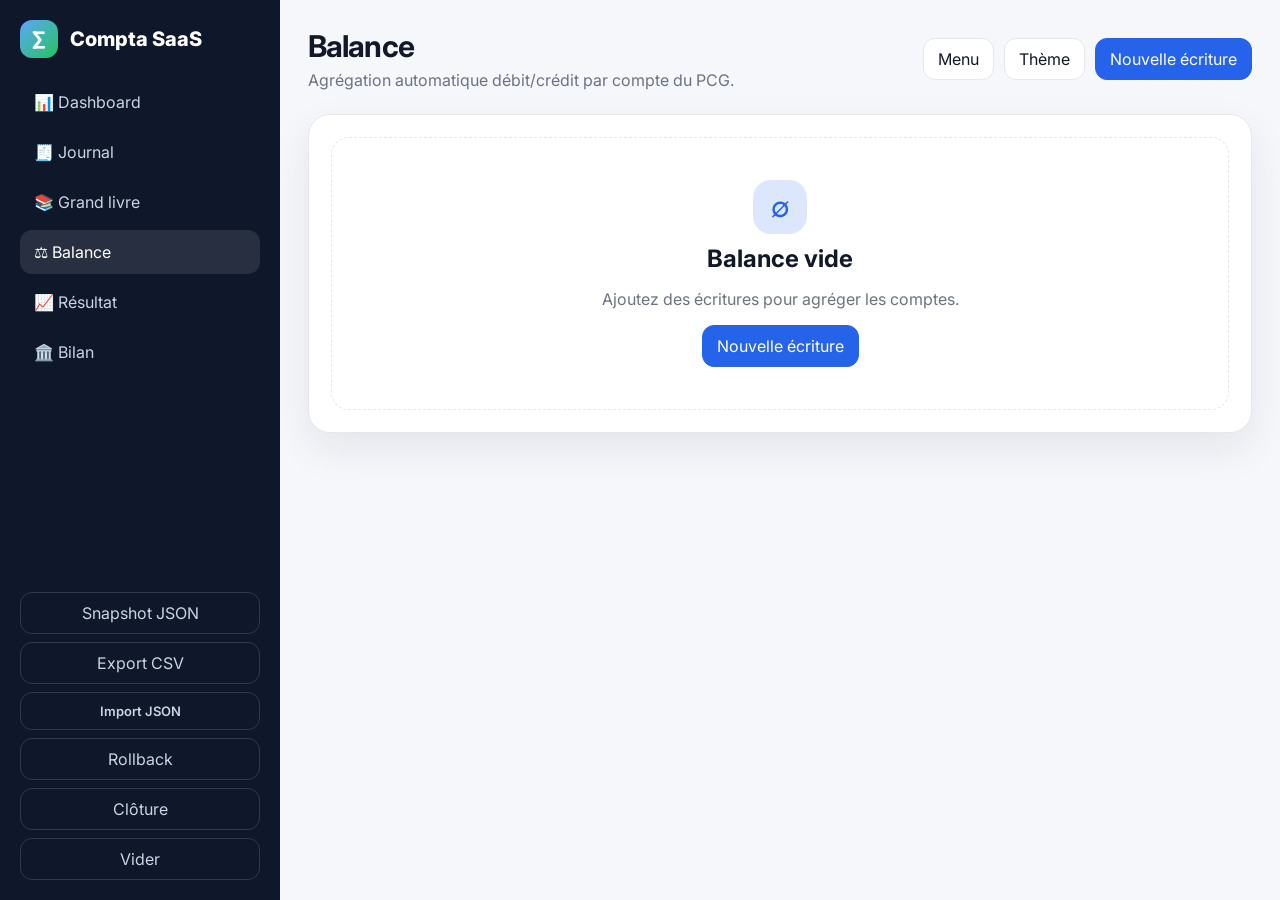
==== commit 92552131: "Build local accounting web app" ====
--- a/balance.html
+++ b/balance.html
@@ -1,21 +1,2 @@
-<!DOCTYPE html>
-<html lang="fr">
-<head>
-  <meta charset="UTF-8" />
-  <meta name="viewport" content="width=device-width, initial-scale=1.0" />
-  <title>Compta SaaS — Balance</title>
-  <link rel="preconnect" href="https://fonts.googleapis.com">
-  <link rel="preconnect" href="https://fonts.gstatic.com" crossorigin>
-  <link href="https://fonts.googleapis.com/css2?family=Inter:wght@400;500;600;700;800&display=swap" rel="stylesheet">
-  <link rel="stylesheet" href="css/style.css" />
-  <script type="module" src="js/app.js"></script>
-</head>
-<body data-page="balance">
-  <div id="app-shell"></div>
-  <main class="main-content">
-    <section class="page-hero"><div><p class="eyebrow">Contrôle</p><h1>Balance générale</h1><p class="muted">Agrégation par compte avec soldes débiteurs et créditeurs.</p></div></section>
-    <section class="card"><div class="card-header"><h2>Balance</h2><button class="btn btn-secondary" id="export-balance">Exporter JSON</button></div><div id="balance-content"></div></section>
-  </main>
-  <div id="toast-root"></div>
-</body>
-</html>
+<!doctype html><html lang="fr"><head><meta charset="utf-8"><meta name="viewport" content="width=device-width, initial-scale=1"><link rel="preconnect" href="https://fonts.googleapis.com"><link rel="preconnect" href="https://fonts.gstatic.com" crossorigin><link href="https://fonts.googleapis.com/css2?family=Inter:wght@400;500;600;700;800&display=swap" rel="stylesheet"><link rel="stylesheet" href="css/style.css"><title>Balance · Compta SaaS</title></head>
+<body data-page="balance"><div class="layout"><aside class="sidebar"><div class="brand"><span class="brand-mark">∑</span><span>Compta SaaS</span></div><nav class="nav"><a class="nav-link" data-page="dashboard" href="index.html">📊 Dashboard</a><a class="nav-link" data-page="journal" href="journal.html">🧾 Journal</a><a class="nav-link" data-page="grand-livre" href="grand-livre.html">📚 Grand livre</a><a class="nav-link" data-page="balance" href="balance.html">⚖️ Balance</a><a class="nav-link" data-page="resultat" href="resultat.html">📈 Résultat</a><a class="nav-link" data-page="bilan" href="bilan.html">🏛️ Bilan</a></nav><div class="sidebar-actions"><button class="btn ghost" id="exportJson">Snapshot JSON</button><button class="btn ghost" id="exportCsv">Export CSV</button><label class="btn ghost file-btn">Import JSON<input type="file" id="importJson" accept="application/json"></label><button class="btn ghost" id="rollback">Rollback</button><button class="btn ghost" id="closePeriod">Clôture</button><button class="btn ghost" id="resetDb">Vider</button></div></aside><main class="content"><header class="topbar"><div><h1>Balance</h1><p>Agrégation automatique débit/crédit par compte du PCG.</p></div><div class="toolbar"><button class="btn" id="sidebarToggle">Menu</button><button class="btn" id="themeToggle">Thème</button><a class="btn primary" href="journal.html#new">Nouvelle écriture</a></div></header><section class="card"><div id="balanceTable"></div></section></main></div><script type="module" src="js/app.js"></script><script type="module" src="js/balance.js"></script></body></html>
--- a/css/style.css
+++ b/css/style.css
@@ -1,145 +1,74 @@
-:root {
-  color-scheme: light;
-  --bg: #f5f7fb;
-  --surface: #ffffff;
-  --surface-strong: #f8fafc;
-  --text: #111827;
-  --muted: #6b7280;
-  --line: #e5e7eb;
-  --primary: #2563eb;
-  --primary-dark: #1d4ed8;
-  --success: #059669;
-  --danger: #dc2626;
-  --warning: #d97706;
-  --shadow: 0 20px 45px rgba(15, 23, 42, 0.08);
-  --sidebar-width: 280px;
-  --radius: 18px;
-}
-
-[data-theme="dark"] {
-  color-scheme: dark;
-  --bg: #0f172a;
-  --surface: #111827;
-  --surface-strong: #1f2937;
-  --text: #f9fafb;
-  --muted: #9ca3af;
-  --line: #374151;
-  --primary: #60a5fa;
-  --primary-dark: #3b82f6;
-  --success: #34d399;
-  --danger: #f87171;
-  --warning: #fbbf24;
-  --shadow: 0 20px 45px rgba(0, 0, 0, 0.28);
-}
-
+:root { --bg:#f6f7fb; --panel:#ffffff; --text:#111827; --muted:#6b7280; --border:#e5e7eb; --primary:#2563eb; --primary-strong:#1d4ed8; --success:#16a34a; --danger:#dc2626; --warning:#f59e0b; --shadow:0 16px 40px rgba(15,23,42,.08); --sidebar:#0f172a; --sidebar-text:#cbd5e1; }
+:root[data-theme="dark"] { --bg:#0b1020; --panel:#121a2e; --text:#e5e7eb; --muted:#94a3b8; --border:#253047; --primary:#60a5fa; --primary-strong:#3b82f6; --sidebar:#070b14; --sidebar-text:#cbd5e1; --shadow:0 16px 40px rgba(0,0,0,.28); }
 * { box-sizing: border-box; }
-html { scroll-behavior: smooth; }
-body {
-  margin: 0;
-  font-family: Inter, system-ui, -apple-system, BlinkMacSystemFont, "Segoe UI", sans-serif;
-  background: var(--bg);
-  color: var(--text);
-  min-height: 100vh;
-}
-
+body { margin:0; font-family:Inter, system-ui, -apple-system, BlinkMacSystemFont, "Segoe UI", sans-serif; background:var(--bg); color:var(--text); }
 a { color: inherit; text-decoration: none; }
-button, input, select { font: inherit; }
-
-.sidebar {
-  position: fixed;
-  inset: 0 auto 0 0;
-  width: var(--sidebar-width);
-  background: linear-gradient(180deg, var(--surface) 0%, var(--surface-strong) 100%);
-  border-right: 1px solid var(--line);
-  padding: 24px;
-  z-index: 20;
-  display: flex;
-  flex-direction: column;
-  gap: 24px;
-}
-
-.brand { display: flex; gap: 12px; align-items: center; font-weight: 800; font-size: 1.1rem; }
-.brand-mark { width: 42px; height: 42px; border-radius: 14px; background: var(--primary); color: white; display: grid; place-items: center; box-shadow: var(--shadow); }
-.nav { display: grid; gap: 8px; }
-.nav a { padding: 12px 14px; border-radius: 12px; color: var(--muted); font-weight: 600; display: flex; justify-content: space-between; }
-.nav a.active, .nav a:hover { color: var(--text); background: rgba(37, 99, 235, 0.12); }
-.sidebar-footer { margin-top: auto; display: grid; gap: 10px; }
-.mobile-topbar { display: none; position: sticky; top: 0; z-index: 30; padding: 12px 16px; background: var(--surface); border-bottom: 1px solid var(--line); align-items: center; justify-content: space-between; }
-
-.main-content { margin-left: var(--sidebar-width); padding: 32px; max-width: 1600px; }
-.page-hero { display: flex; align-items: flex-start; justify-content: space-between; gap: 24px; margin-bottom: 28px; }
-.eyebrow { color: var(--primary); font-weight: 800; letter-spacing: .08em; text-transform: uppercase; margin: 0 0 8px; font-size: .78rem; }
-h1 { margin: 0; font-size: clamp(2rem, 5vw, 3.5rem); letter-spacing: -.04em; }
-h2 { margin: 0; font-size: 1.1rem; }
-.muted { color: var(--muted); line-height: 1.6; }
-.hero-actions, .form-actions { display: flex; gap: 12px; flex-wrap: wrap; align-items: center; }
-
-.btn { border: 0; border-radius: 12px; padding: 11px 16px; font-weight: 800; cursor: pointer; transition: transform .15s ease, background .15s ease; display: inline-flex; align-items: center; justify-content: center; gap: 8px; }
-.btn:hover { transform: translateY(-1px); }
-.btn-primary { background: var(--primary); color: white; }
-.btn-primary:hover { background: var(--primary-dark); }
-.btn-secondary { background: var(--surface-strong); color: var(--text); border: 1px solid var(--line); }
-.btn-ghost { background: transparent; color: var(--text); border: 1px dashed var(--line); }
-.btn-danger { background: rgba(220, 38, 38, .1); color: var(--danger); border: 1px solid rgba(220, 38, 38, .2); }
-.link { color: var(--primary); font-weight: 800; }
-
-.card { background: var(--surface); border: 1px solid var(--line); border-radius: var(--radius); padding: 22px; box-shadow: var(--shadow); margin-bottom: 24px; }
-.card-header { display: flex; align-items: center; justify-content: space-between; gap: 18px; margin-bottom: 18px; }
-.grid { display: grid; gap: 24px; }
-.two-columns { grid-template-columns: repeat(2, minmax(0, 1fr)); }
-.kpi-grid { display: grid; grid-template-columns: repeat(4, minmax(0, 1fr)); gap: 18px; margin-bottom: 24px; }
-.kpi { background: var(--surface); border: 1px solid var(--line); border-radius: var(--radius); padding: 20px; box-shadow: var(--shadow); }
-.kpi small { color: var(--muted); font-weight: 700; }
-.kpi strong { display: block; margin-top: 10px; font-size: 1.6rem; letter-spacing: -.03em; }
-.kpi .positive { color: var(--success); }
-.kpi .negative { color: var(--danger); }
-
-.form-grid { display: grid; grid-template-columns: repeat(5, minmax(0, 1fr)); gap: 14px; margin-bottom: 18px; }
-label { display: grid; gap: 7px; color: var(--muted); font-weight: 700; font-size: .85rem; }
-input, select { width: 100%; border: 1px solid var(--line); border-radius: 12px; background: var(--surface-strong); color: var(--text); padding: 11px 12px; outline: none; }
-input:focus, select:focus { border-color: var(--primary); box-shadow: 0 0 0 4px rgba(37, 99, 235, .12); }
-.search { max-width: 320px; }
-
-.table-scroll { overflow-x: auto; }
-table { width: 100%; border-collapse: collapse; }
-th, td { border-bottom: 1px solid var(--line); padding: 12px; text-align: left; vertical-align: top; }
-th { color: var(--muted); font-size: .8rem; text-transform: uppercase; letter-spacing: .05em; }
-td.money, th.money { text-align: right; font-variant-numeric: tabular-nums; }
-tfoot td { font-weight: 800; }
-.spreadsheet input { min-width: 130px; }
-.spreadsheet .account-input { min-width: 190px; }
-.account-hint { font-size: .75rem; color: var(--muted); margin-top: 4px; }
-
-.status-pill { border-radius: 999px; padding: 8px 12px; font-size: .82rem; font-weight: 900; }
-.status-pill.success { color: var(--success); background: rgba(5, 150, 105, .12); }
-.status-pill.danger { color: var(--danger); background: rgba(220, 38, 38, .12); }
-.status-pill.warning { color: var(--warning); background: rgba(217, 119, 6, .14); }
-
-.empty-state { text-align: center; padding: 46px 18px; border: 1px dashed var(--line); border-radius: var(--radius); background: var(--surface-strong); }
-.empty-state h3 { margin: 0 0 8px; }
-.actions-cell { display: flex; justify-content: flex-end; gap: 8px; }
-.group-title { margin: 24px 0 8px; padding-bottom: 8px; border-bottom: 2px solid var(--line); color: var(--primary); }
-.chart-wrap { height: 330px; }
-
-.toast-root, #toast-root { position: fixed; right: 22px; bottom: 22px; z-index: 50; display: grid; gap: 10px; }
-.toast { background: var(--surface); color: var(--text); border: 1px solid var(--line); border-left: 5px solid var(--primary); box-shadow: var(--shadow); padding: 14px 16px; border-radius: 14px; min-width: 280px; animation: slide-in .2s ease; }
-.toast.success { border-left-color: var(--success); }
-.toast.error { border-left-color: var(--danger); }
-@keyframes slide-in { from { opacity: 0; transform: translateY(8px); } to { opacity: 1; transform: translateY(0); } }
-
-.modal-backdrop { position: fixed; inset: 0; background: rgba(15, 23, 42, .55); z-index: 60; display: grid; place-items: center; padding: 18px; }
-.modal { width: min(520px, 100%); background: var(--surface); border: 1px solid var(--line); border-radius: 20px; padding: 22px; box-shadow: var(--shadow); }
-.modal-actions { display: flex; justify-content: flex-end; gap: 12px; margin-top: 18px; }
-
-@media (max-width: 1050px) {
-  .kpi-grid, .two-columns, .form-grid { grid-template-columns: repeat(2, minmax(0, 1fr)); }
-}
-
-@media (max-width: 780px) {
-  .mobile-topbar { display: flex; }
-  .sidebar { transform: translateX(-100%); transition: transform .2s ease; }
-  body.sidebar-open .sidebar { transform: translateX(0); }
-  .main-content { margin-left: 0; padding: 20px; }
-  .page-hero, .card-header { flex-direction: column; align-items: stretch; }
-  .kpi-grid, .two-columns, .form-grid { grid-template-columns: 1fr; }
-}
+button, input, select, textarea { font: inherit; }
+.layout { min-height:100vh; display:grid; grid-template-columns:280px 1fr; }
+.sidebar { position:sticky; top:0; height:100vh; background:var(--sidebar); color:var(--sidebar-text); display:flex; flex-direction:column; padding:20px; gap:22px; }
+.brand { display:flex; align-items:center; gap:12px; color:white; font-weight:800; font-size:20px; }
+.brand-mark { width:38px; height:38px; border-radius:12px; background:linear-gradient(135deg,#60a5fa,#22c55e); display:grid; place-items:center; color:white; }
+.nav { display:grid; gap:6px; }
+.nav-link { padding:12px 14px; border-radius:12px; color:var(--sidebar-text); display:flex; gap:10px; align-items:center; }
+.nav-link:hover, .nav-link.active { background:rgba(255,255,255,.1); color:white; }
+.sidebar-actions { margin-top:auto; display:grid; gap:8px; }
+.content { padding:28px; min-width:0; }
+.topbar { display:flex; align-items:center; justify-content:space-between; gap:18px; margin-bottom:24px; }
+.topbar h1 { margin:0; font-size:30px; letter-spacing:-.03em; }
+.topbar p { margin:6px 0 0; color:var(--muted); }
+.toolbar { display:flex; gap:10px; flex-wrap:wrap; align-items:center; }
+.card { background:var(--panel); border:1px solid var(--border); border-radius:22px; padding:22px; box-shadow:var(--shadow); }
+.grid { display:grid; gap:18px; }
+.grid.cols-2 { grid-template-columns:repeat(2,minmax(0,1fr)); }
+.grid.cols-3 { grid-template-columns:repeat(3,minmax(0,1fr)); }
+.grid.cols-4 { grid-template-columns:repeat(4,minmax(0,1fr)); }
+.stack { display:grid; gap:14px; }
+.kpi { display:grid; gap:8px; }
+.kpi span { color:var(--muted); font-size:13px; }
+.kpi strong { font-size:26px; letter-spacing:-.03em; }
+.btn, .icon-btn { border:1px solid var(--border); background:var(--panel); color:var(--text); border-radius:12px; padding:10px 14px; cursor:pointer; display:inline-flex; align-items:center; justify-content:center; gap:8px; }
+.btn:hover, .icon-btn:hover { transform:translateY(-1px); }
+.btn.primary { background:var(--primary); color:white; border-color:var(--primary); }
+.btn.primary:hover { background:var(--primary-strong); }
+.btn.danger, .icon-btn.danger { color:white; background:var(--danger); border-color:var(--danger); }
+.btn.small { padding:7px 10px; font-size:13px; }
+.btn.ghost { background:transparent; color:var(--sidebar-text); border-color:rgba(255,255,255,.14); }
+button:disabled { opacity:.45; cursor:not-allowed; transform:none!important; }
+label { display:grid; gap:7px; color:var(--muted); font-weight:600; font-size:13px; }
+input, select, textarea { width:100%; border:1px solid var(--border); background:var(--panel); color:var(--text); border-radius:12px; padding:11px 12px; outline:none; }
+input:focus, select:focus, textarea:focus { border-color:var(--primary); box-shadow:0 0 0 3px color-mix(in srgb, var(--primary), transparent 78%); }
+.form-grid { display:grid; grid-template-columns:repeat(3,minmax(0,1fr)); gap:14px; }
+.table-wrap { overflow:auto; border:1px solid var(--border); border-radius:16px; }
+table { width:100%; border-collapse:collapse; min-width:760px; }
+th, td { padding:13px 14px; border-bottom:1px solid var(--border); text-align:left; vertical-align:middle; }
+th { color:var(--muted); font-size:12px; text-transform:uppercase; letter-spacing:.04em; background:color-mix(in srgb, var(--panel), var(--bg) 55%); }
+tr:last-child td { border-bottom:0; }
+.table-empty, .empty-state { color:var(--muted); text-align:center; padding:42px 18px; border:1px dashed var(--border); border-radius:18px; }
+.empty-state h2 { color:var(--text); margin:10px 0; }
+.empty-icon { margin:auto; width:54px; height:54px; border-radius:18px; background:color-mix(in srgb, var(--primary), transparent 84%); color:var(--primary); display:grid; place-items:center; font-size:28px; }
+.entry-row { display:grid; grid-template-columns:1fr auto auto; gap:16px; align-items:center; padding:14px; border:1px solid var(--border); border-radius:16px; margin-bottom:10px; background:var(--panel); }
+.entry-row span { display:block; color:var(--muted); margin-top:4px; }
+.row-actions { display:flex; gap:8px; }
+.totals { display:flex; justify-content:flex-end; align-items:center; gap:16px; flex-wrap:wrap; margin-top:14px; }
+.pill { border-radius:999px; padding:8px 12px; font-weight:700; font-size:13px; }
+.pill.ok { color:#166534; background:#dcfce7; }
+.pill.bad { color:#991b1b; background:#fee2e2; }
+.muted { color:var(--muted); }
+.toast-host { position:fixed; right:20px; bottom:20px; display:grid; gap:10px; z-index:30; }
+.toast { opacity:0; transform:translateY(10px); transition:.2s; background:var(--panel); color:var(--text); border:1px solid var(--border); box-shadow:var(--shadow); border-left:5px solid var(--success); border-radius:14px; padding:14px 16px; max-width:360px; }
+.toast.error { border-left-color:var(--danger); }
+.toast.show { opacity:1; transform:translateY(0); }
+.modal-overlay { position:fixed; inset:0; background:rgba(15,23,42,.55); display:grid; place-items:center; z-index:20; padding:18px; }
+.modal { width:min(520px,100%); background:var(--panel); border-radius:22px; border:1px solid var(--border); box-shadow:var(--shadow); padding:20px; }
+.modal-header, .modal-actions { display:flex; justify-content:space-between; align-items:center; gap:10px; }
+.modal-actions { justify-content:flex-end; margin-top:20px; }
+.modal h2 { margin:0; }
+.autocomplete { position:absolute; z-index:10; background:var(--panel); border:1px solid var(--border); box-shadow:var(--shadow); border-radius:14px; padding:6px; width:280px; display:grid; gap:4px; }
+.autocomplete.hidden { display:none; }
+.autocomplete button { text-align:left; border:0; background:transparent; color:var(--text); padding:8px; border-radius:10px; display:grid; cursor:pointer; }
+.autocomplete button:hover { background:var(--bg); }
+.autocomplete span { color:var(--muted); font-size:12px; }
+.account-cell { position:relative; }
+.chart { width:100%; height:260px; }
+.file-btn input { display:none; }
+@media (max-width: 900px) { .layout { grid-template-columns:1fr; } .sidebar { position:relative; height:auto; } .content { padding:18px; } .grid.cols-2, .grid.cols-3, .grid.cols-4, .form-grid { grid-template-columns:1fr; } .topbar { align-items:flex-start; flex-direction:column; } body.sidebar-collapsed .nav, body.sidebar-collapsed .sidebar-actions { display:none; } }
